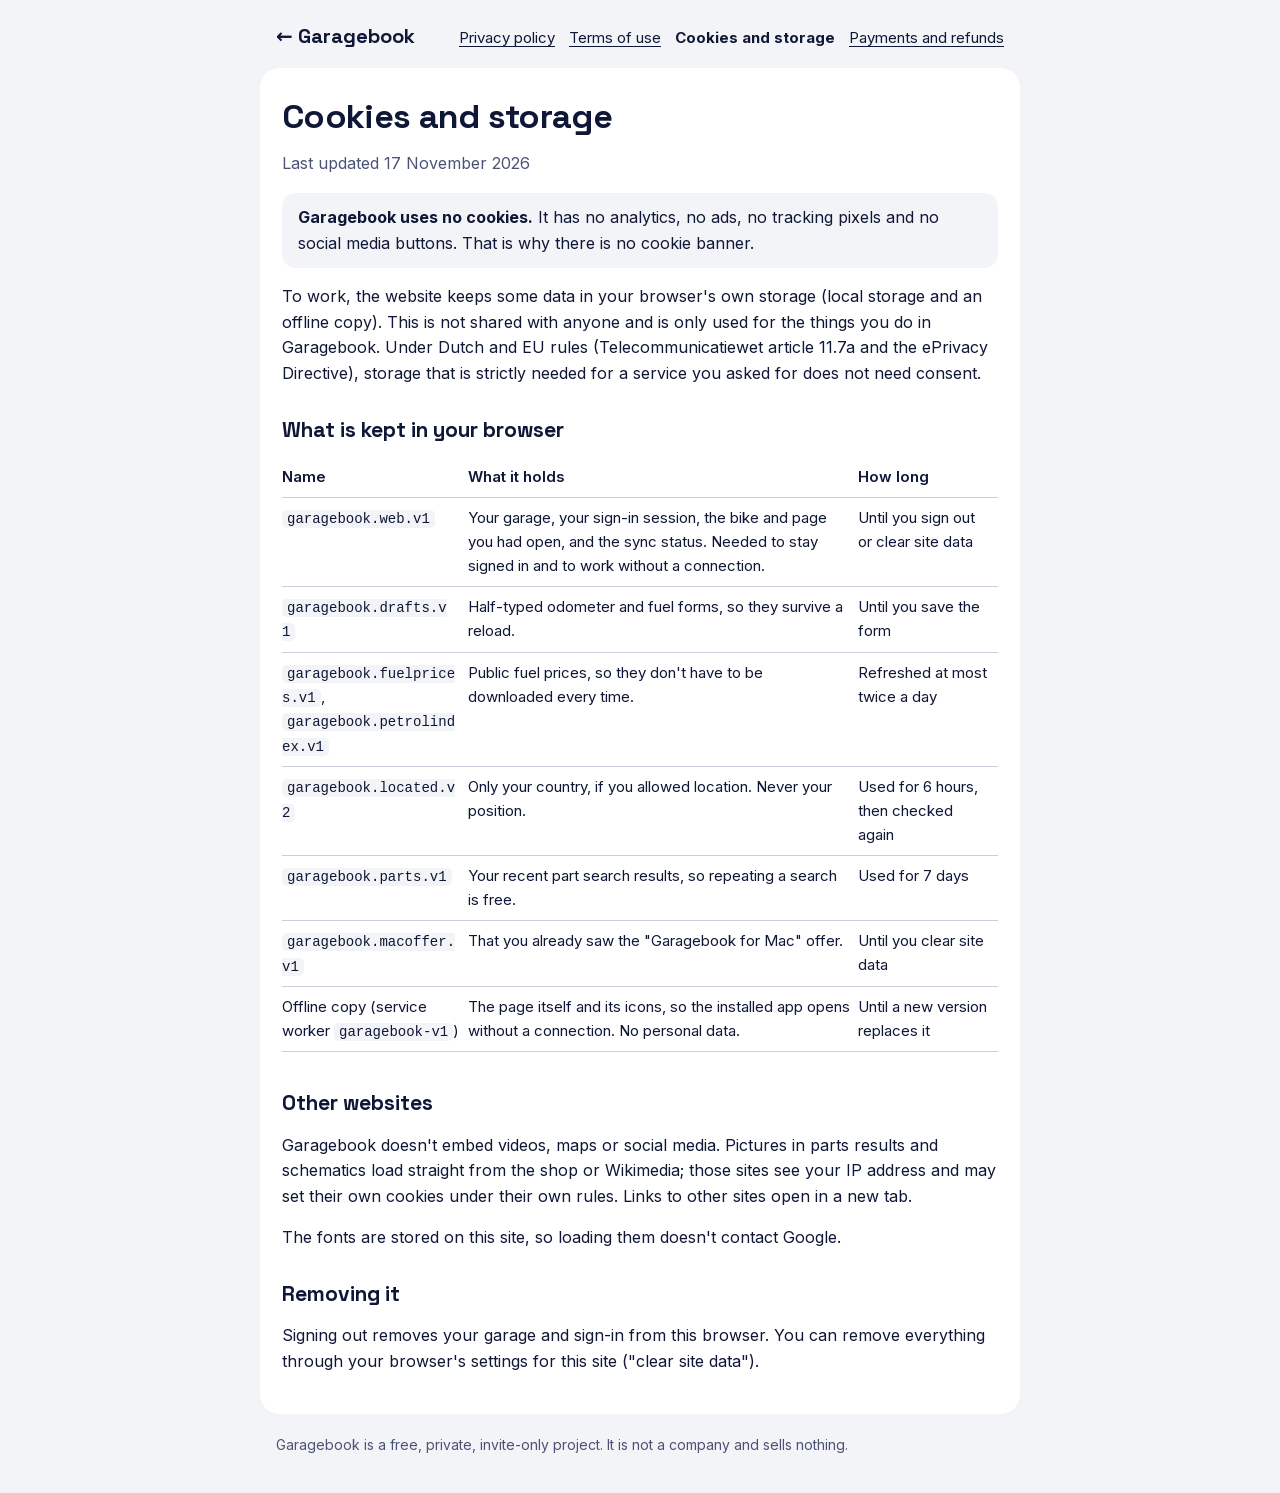
==== cookies.html @ a33725b3 "Legal pages, self-hosted fonts, accessibility and review fixes, share tags, sitemap, 404 page" ====
<!doctype html>
<html lang="en">
<head>
<meta charset="utf-8">
<meta http-equiv="Content-Security-Policy" content="default-src 'none'; style-src 'self'; font-src 'self'; img-src 'self'; base-uri 'none'; form-action 'none'">
<meta name="referrer" content="no-referrer">
<meta name="viewport" content="width=device-width, initial-scale=1">
<meta name="color-scheme" content="light">
<title>Cookies and storage · Garagebook</title>
<meta name="description" content="Garagebook uses no cookies; this page lists what it keeps in your browser and why.">
<link rel="canonical" href="https://vulpeslag0pus.github.io/garagebook/cookies.html">
<meta property="og:type" content="article">
<meta property="og:site_name" content="Garagebook">
<meta property="og:title" content="Cookies and storage · Garagebook">
<meta property="og:description" content="Garagebook uses no cookies; this page lists what it keeps in your browser and why.">
<meta property="og:url" content="https://vulpeslag0pus.github.io/garagebook/cookies.html">
<meta property="og:image" content="https://vulpeslag0pus.github.io/garagebook/og-image.png">
<meta name="twitter:card" content="summary_large_image">
<link rel="icon" href="icon-180.png">
<link rel="stylesheet" href="legal.css">
</head>
<body>
<a class="skip" href="#main">Skip to the text</a>
<header>
  <a class="home" href="./">← Garagebook</a>
  <nav aria-label="Legal pages"><ul><li><a href="privacy.html">Privacy policy</a></li><li><a href="terms.html">Terms of use</a></li><li><a href="cookies.html" aria-current="page">Cookies and storage</a></li><li><a href="refunds.html">Payments and refunds</a></li></ul></nav>
</header>
<main id="main">
<h1>Cookies and storage</h1>
<p class="muted">Last updated 17 November 2026</p>
<div class="box"><b>Garagebook uses no cookies.</b> It has no analytics, no ads, no tracking pixels and no social media buttons. That is why there is no cookie banner.</div>
<p>To work, the website keeps some data in your browser's own storage (local storage and an offline copy). This is not shared with anyone and is only used for the things you do in Garagebook. Under Dutch and EU rules (Telecommunicatiewet article 11.7a and the ePrivacy Directive), storage that is strictly needed for a service you asked for does not need consent.</p>

<h2>What is kept in your browser</h2>
<div class="wide"><table>
<thead><tr><th scope="col">Name</th><th scope="col">What it holds</th><th scope="col">How long</th></tr></thead>
<tbody>
<tr><td><code>garagebook.web.v1</code></td><td>Your garage, your sign-in session, the bike and page you had open, and the sync status. Needed to stay signed in and to work without a connection.</td><td>Until you sign out or clear site data</td></tr>
<tr><td><code>garagebook.drafts.v1</code></td><td>Half-typed odometer and fuel forms, so they survive a reload.</td><td>Until you save the form</td></tr>
<tr><td><code>garagebook.fuelprices.v1</code>, <code>garagebook.petrolindex.v1</code></td><td>Public fuel prices, so they don't have to be downloaded every time.</td><td>Refreshed at most twice a day</td></tr>
<tr><td><code>garagebook.located.v2</code></td><td>Only your country, if you allowed location. Never your position.</td><td>Used for 6 hours, then checked again</td></tr>
<tr><td><code>garagebook.parts.v1</code></td><td>Your recent part search results, so repeating a search is free.</td><td>Used for 7 days</td></tr>
<tr><td><code>garagebook.macoffer.v1</code></td><td>That you already saw the "Garagebook for Mac" offer.</td><td>Until you clear site data</td></tr>
<tr><td>Offline copy (service worker <code>garagebook-v1</code>)</td><td>The page itself and its icons, so the installed app opens without a connection. No personal data.</td><td>Until a new version replaces it</td></tr>
</tbody></table></div>

<h2>Other websites</h2>
<p>Garagebook doesn't embed videos, maps or social media. Pictures in parts results and schematics load straight from the shop or Wikimedia; those sites see your IP address and may set their own cookies under their own rules. Links to other sites open in a new tab.</p>
<p>The fonts are stored on this site, so loading them doesn't contact Google.</p>

<h2>Removing it</h2>
<p>Signing out removes your garage and sign-in from this browser. You can remove everything through your browser's settings for this site ("clear site data").</p>

</main>
<footer>Garagebook is a free, private, invite-only project. It is not a company and sells nothing.</footer>
</body>
</html>
---- legal.css ----
/* The legal pages (privacy, terms, cookies, refunds): plain, readable, the same look as Garagebook.
   Fonts come from this site (fonts/), never from Google. */
@font-face { font-family: "Inter"; font-style: normal; font-weight: 400 700; font-display: swap; src: url(fonts/inter-latin.woff2) format("woff2"); unicode-range: U+0000-00FF, U+0131, U+0152-0153, U+02BB-02BC, U+02C6, U+02DA, U+02DC, U+0304, U+0308, U+0329, U+2000-206F, U+20AC, U+2122, U+2191, U+2193, U+2212, U+2215, U+FEFF, U+FFFD }
@font-face { font-family: "Inter"; font-style: normal; font-weight: 400 700; font-display: swap; src: url(fonts/inter-latin-ext.woff2) format("woff2"); unicode-range: U+0100-02BA, U+02BD-02C5, U+02C7-02CC, U+02CE-02D7, U+02DD-02FF, U+0304, U+0308, U+0329, U+1D00-1DBF, U+1E00-1E9F, U+1EF2-1EFF, U+2020, U+20A0-20AB, U+20AD-20C0, U+2113, U+2C60-2C7F, U+A720-A7FF }
@font-face { font-family: "Space Grotesk"; font-style: normal; font-weight: 500 700; font-display: swap; src: url(fonts/spacegrotesk-latin.woff2) format("woff2"); unicode-range: U+0000-00FF, U+0131, U+0152-0153, U+02BB-02BC, U+02C6, U+02DA, U+02DC, U+0304, U+0308, U+0329, U+2000-206F, U+20AC, U+2122, U+2191, U+2193, U+2212, U+2215, U+FEFF, U+FFFD }
@font-face { font-family: "Space Grotesk"; font-style: normal; font-weight: 500 700; font-display: swap; src: url(fonts/spacegrotesk-latin-ext.woff2) format("woff2"); unicode-range: U+0100-02BA, U+02BD-02C5, U+02C7-02CC, U+02CE-02D7, U+02DD-02FF, U+0304, U+0308, U+0329, U+1D00-1DBF, U+1E00-1E9F, U+1EF2-1EFF, U+2020, U+20A0-20AB, U+20AD-20C0, U+2113, U+2C60-2C7F, U+A720-A7FF }
:root { --bg: #F3F4F7; --surface: #ffffff; --fg: #0F1736; --muted: #4B5375; --line: #C9CEDD; color-scheme: light }
* { box-sizing: border-box }
html { -webkit-text-size-adjust: 100% }
body { margin: 0; background: var(--bg); color: var(--fg); font: 16px/1.6 "Inter", system-ui, -apple-system, "Segoe UI", sans-serif }
a { color: var(--fg); text-decoration: underline; text-underline-offset: 3px }
a:focus-visible { outline: 2px solid var(--fg); outline-offset: 3px; border-radius: 3px }
.skip { position: absolute; left: -9999px } .skip:focus { left: 16px; top: 16px; background: #fff; padding: 8px 12px; z-index: 2 }
header, main, footer { max-width: 760px; margin: 0 auto; padding: 0 16px }
header { padding-top: 24px; display: flex; flex-wrap: wrap; gap: 8px 16px; align-items: baseline; justify-content: space-between }
header .home { font: 700 20px/1.2 "Space Grotesk", system-ui, sans-serif; text-decoration: none }
nav ul { list-style: none; margin: 0; padding: 0; display: flex; flex-wrap: wrap; gap: 4px 14px; font-size: 15px }
nav a[aria-current="page"] { font-weight: 700; text-decoration: none }
main { background: var(--surface); border-radius: 20px; margin-top: 18px; padding: 8px 22px 24px }
h1 { font: 700 34px/1.1 "Space Grotesk", system-ui, sans-serif; letter-spacing: -.02em; margin: 22px 0 6px }
h2 { font: 700 21px/1.25 "Space Grotesk", system-ui, sans-serif; margin: 30px 0 6px }
h3 { font-size: 16px; margin: 20px 0 4px }
.muted { color: var(--muted) }
table { width: 100%; border-collapse: collapse; font-size: 15px; margin: 8px 0 }
th, td { text-align: left; vertical-align: top; padding: 8px 8px 8px 0; border-bottom: 1px solid var(--line) }
th { font-weight: 600 }
.wide { overflow-x: auto }
code { font-size: 14px; background: var(--bg); padding: 1px 5px; border-radius: 5px; overflow-wrap: anywhere }
.box { background: var(--bg); border-radius: 14px; padding: 12px 16px; margin: 14px 0 }
footer { padding: 20px 16px 40px; font-size: 14px; color: var(--muted) }
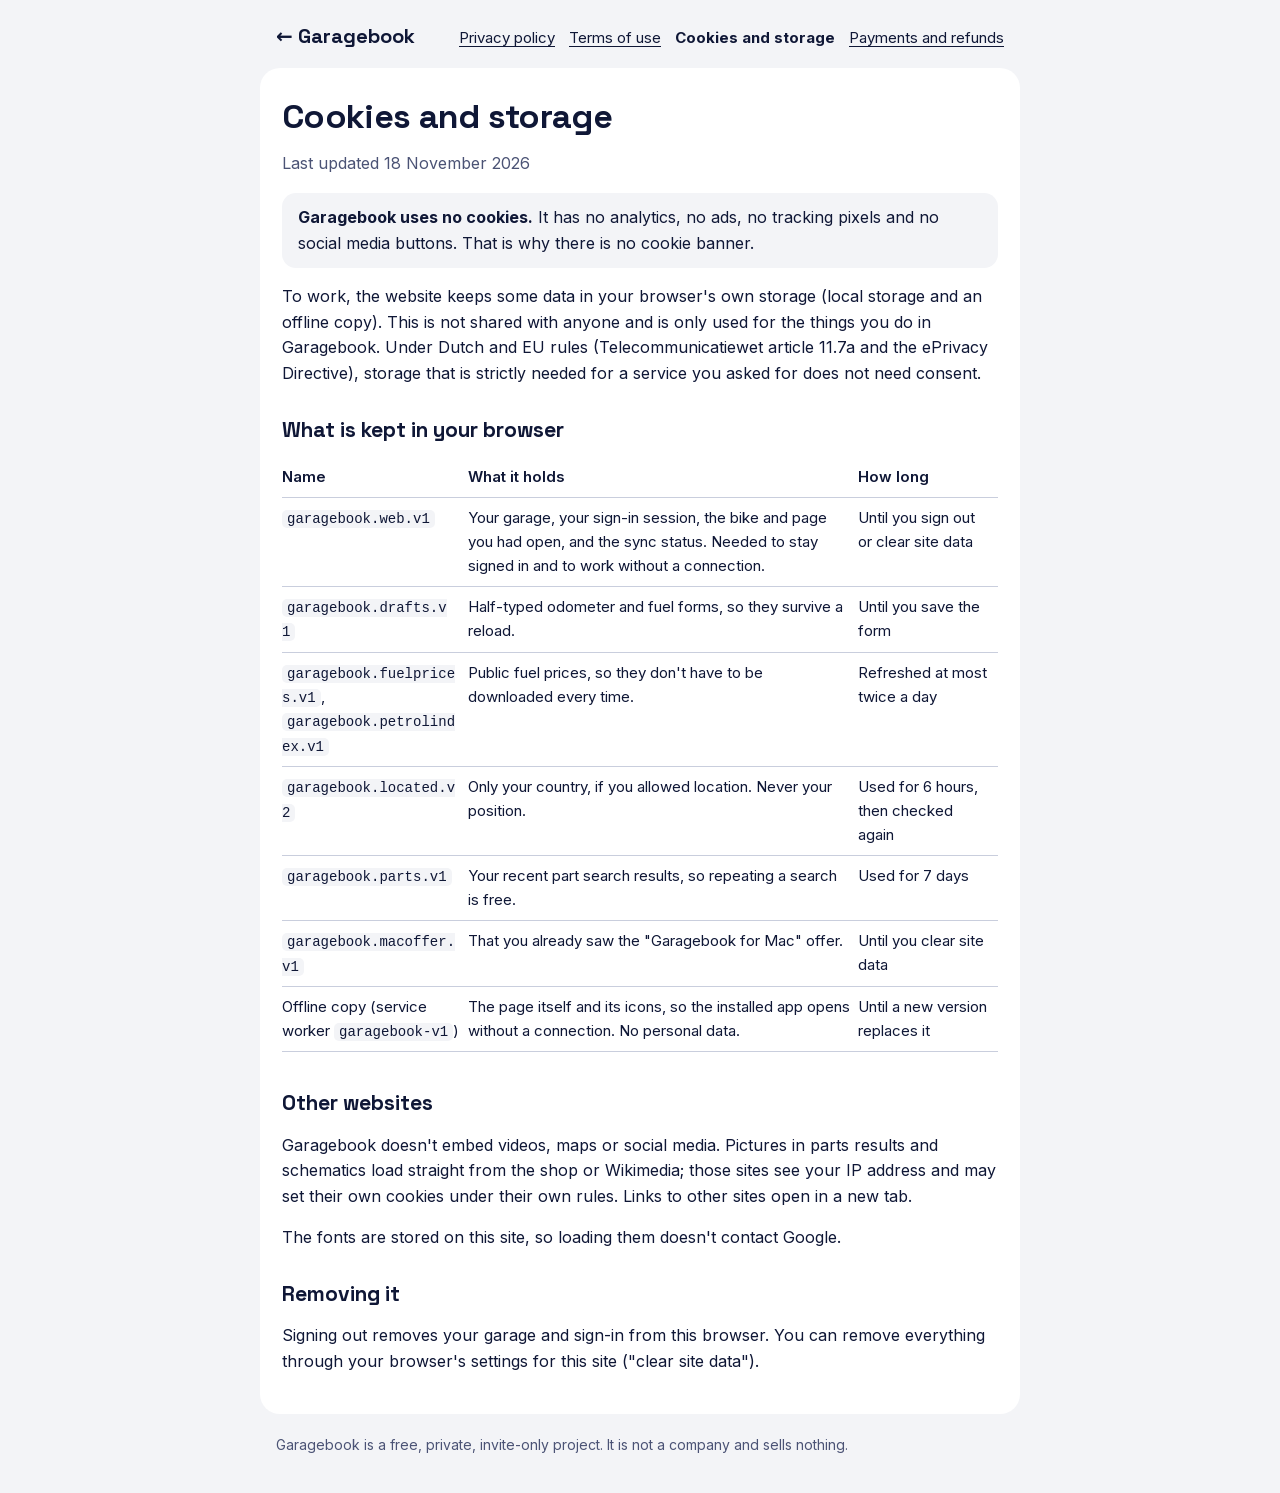
==== commit 2b4f4e1c: "Password sign-in for invited riders" ====
--- a/cookies.html
+++ b/cookies.html
@@ -27,7 +27,7 @@
 </header>
 <main id="main">
 <h1>Cookies and storage</h1>
-<p class="muted">Last updated 17 November 2026</p>
+<p class="muted">Last updated 18 November 2026</p>
 <div class="box"><b>Garagebook uses no cookies.</b> It has no analytics, no ads, no tracking pixels and no social media buttons. That is why there is no cookie banner.</div>
 <p>To work, the website keeps some data in your browser's own storage (local storage and an offline copy). This is not shared with anyone and is only used for the things you do in Garagebook. Under Dutch and EU rules (Telecommunicatiewet article 11.7a and the ePrivacy Directive), storage that is strictly needed for a service you asked for does not need consent.</p>
 
